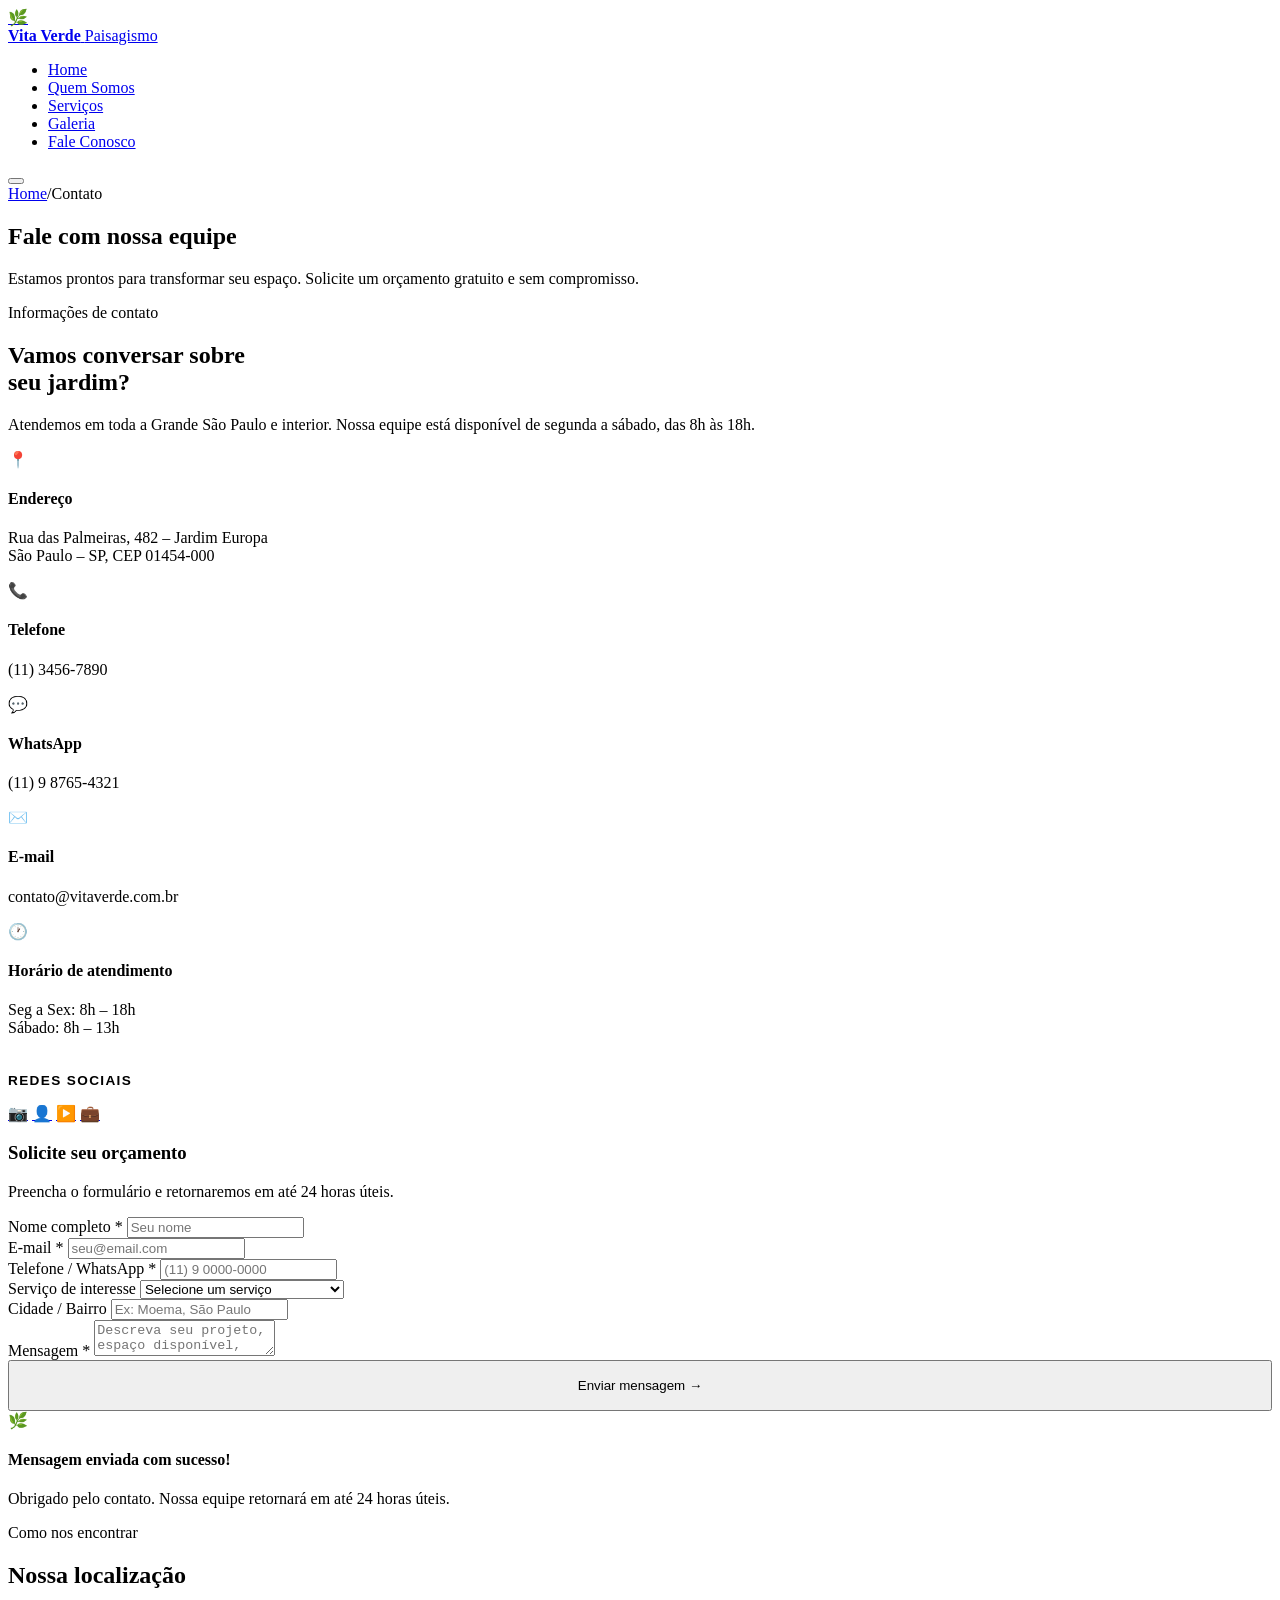
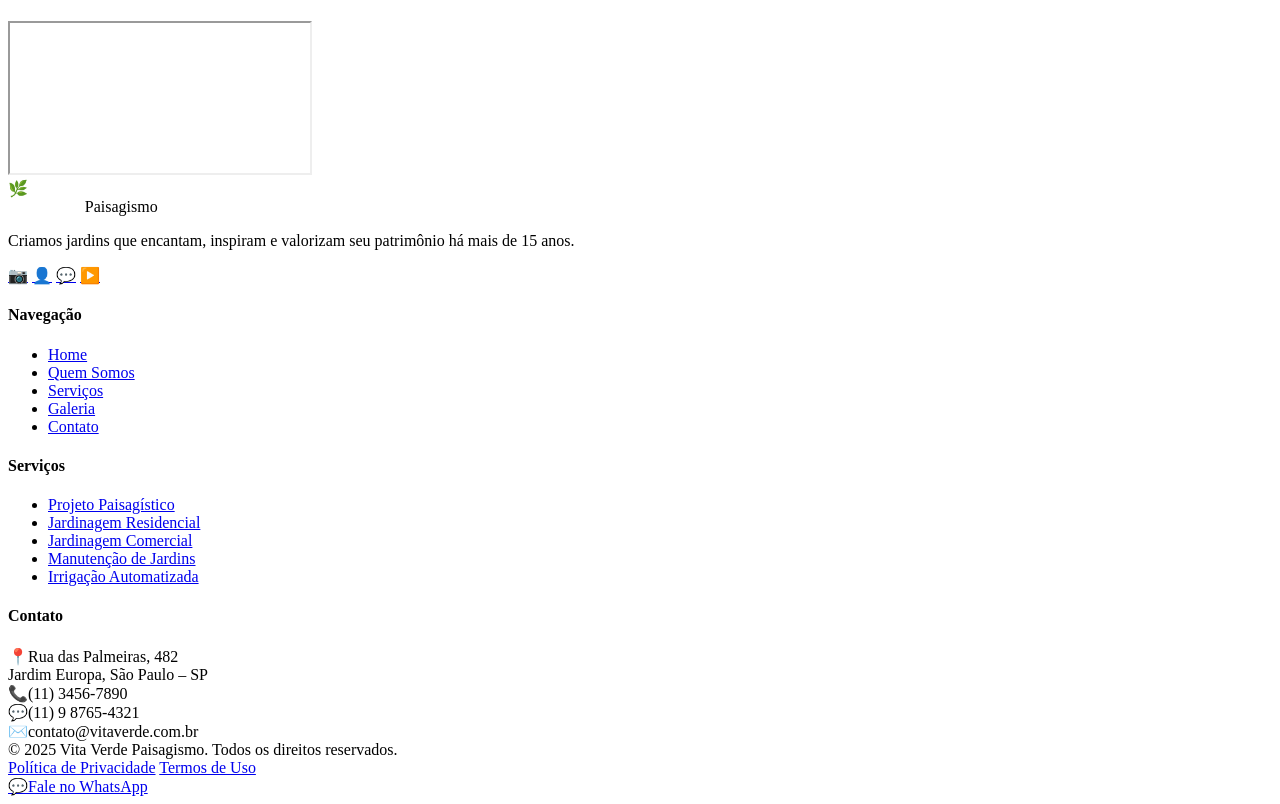
==== contato.html @ 4e2d7830 "Add files via upload" ====
<!DOCTYPE html>
<html lang="pt-BR">
<head>
  <meta charset="UTF-8">
  <meta name="viewport" content="width=device-width, initial-scale=1.0">
  <title>Contato | Vita Verde Paisagismo</title>
  <meta name="description" content="Entre em contato com a Vita Verde Paisagismo. Solicite um orçamento gratuito para jardins residenciais, comerciais ou condomínios em São Paulo.">
  <link rel="stylesheet" href="css/style.css">
</head>
<body>

<!-- NAVBAR -->
<nav class="navbar scrolled">
  <div class="container nav-inner">
    <a href="index.html" class="nav-logo">
      <div class="logo-icon">🌿</div>
      <div class="logo-text">
        <strong>Vita Verde</strong>
        <span>Paisagismo</span>
      </div>
    </a>
    <ul class="nav-links">
      <li><a href="index.html">Home</a></li>
      <li><a href="quem-somos.html">Quem Somos</a></li>
      <li><a href="servicos.html">Serviços</a></li>
      <li><a href="galeria.html">Galeria</a></li>
      <li><a href="contato.html" class="nav-cta">Fale Conosco</a></li>
    </ul>
    <button class="hamburger" aria-label="Menu">
      <span></span><span></span><span></span>
    </button>
  </div>
</nav>

<!-- PAGE HERO -->
<section class="page-hero">
  <div class="container page-hero-content">
    <nav class="breadcrumb"><a href="index.html">Home</a><span>/</span><span>Contato</span></nav>
    <h1>Fale com nossa equipe</h1>
    <p>Estamos prontos para transformar seu espaço. Solicite um orçamento gratuito e sem compromisso.</p>
  </div>
</section>

<!-- CONTACT SECTION -->
<section class="contact-section">
  <div class="container">
    <div class="contact-grid">

      <!-- Info -->
      <div data-aos="fade-right">
        <span class="section-label">Informações de contato</span>
        <h2>Vamos conversar sobre<br>seu jardim?</h2>
        <p>Atendemos em toda a Grande São Paulo e interior. Nossa equipe está disponível de segunda a sábado, das 8h às 18h.</p>

        <div class="contact-items">
          <div class="contact-item">
            <div class="contact-item-icon">📍</div>
            <div>
              <h4>Endereço</h4>
              <p>Rua das Palmeiras, 482 – Jardim Europa<br>São Paulo – SP, CEP 01454-000</p>
            </div>
          </div>
          <div class="contact-item">
            <div class="contact-item-icon">📞</div>
            <div>
              <h4>Telefone</h4>
              <p>(11) 3456-7890</p>
            </div>
          </div>
          <div class="contact-item">
            <div class="contact-item-icon">💬</div>
            <div>
              <h4>WhatsApp</h4>
              <p>(11) 9 8765-4321</p>
            </div>
          </div>
          <div class="contact-item">
            <div class="contact-item-icon">✉️</div>
            <div>
              <h4>E-mail</h4>
              <p>contato@vitaverde.com.br</p>
            </div>
          </div>
          <div class="contact-item">
            <div class="contact-item-icon">🕐</div>
            <div>
              <h4>Horário de atendimento</h4>
              <p>Seg a Sex: 8h – 18h<br>Sábado: 8h – 13h</p>
            </div>
          </div>
        </div>

        <!-- Social -->
        <div style="margin-top:36px">
          <h4 style="font-family:'DM Sans',sans-serif;font-size:.85rem;font-weight:600;letter-spacing:.1em;text-transform:uppercase;margin-bottom:16px;color:var(--text-light)">Redes Sociais</h4>
          <div class="social-links">
            <a href="#" class="social-link" style="background:var(--green-pale)" aria-label="Instagram">📷</a>
            <a href="#" class="social-link" style="background:var(--green-pale)" aria-label="Facebook">👤</a>
            <a href="#" class="social-link" style="background:var(--green-pale)" aria-label="YouTube">▶️</a>
            <a href="#" class="social-link" style="background:var(--green-pale)" aria-label="LinkedIn">💼</a>
          </div>
        </div>
      </div>

      <!-- Form -->
      <div data-aos="fade-left">
        <div class="contact-form">
          <h3>Solicite seu orçamento</h3>
          <p>Preencha o formulário e retornaremos em até 24 horas úteis.</p>

          <form id="contactForm">
            <div class="form-row">
              <div class="form-group">
                <label for="name">Nome completo *</label>
                <input type="text" id="name" name="name" placeholder="Seu nome" required>
              </div>
              <div class="form-group">
                <label for="email">E-mail *</label>
                <input type="email" id="email" name="email" placeholder="seu@email.com" required>
              </div>
            </div>

            <div class="form-row">
              <div class="form-group">
                <label for="phone">Telefone / WhatsApp *</label>
                <input type="tel" id="phone" name="phone" placeholder="(11) 9 0000-0000" required>
              </div>
              <div class="form-group">
                <label for="service">Serviço de interesse</label>
                <select id="service" name="service">
                  <option value="">Selecione um serviço</option>
                  <option>Projeto Paisagístico</option>
                  <option>Jardinagem Residencial</option>
                  <option>Jardinagem Comercial</option>
                  <option>Manutenção de Jardins</option>
                  <option>Irrigação Automatizada</option>
                  <option>Podas e Tratamentos</option>
                  <option>Paisagismo para Condomínios</option>
                  <option>Outro</option>
                </select>
              </div>
            </div>

            <div class="form-group">
              <label for="city">Cidade / Bairro</label>
              <input type="text" id="city" name="city" placeholder="Ex: Moema, São Paulo">
            </div>

            <div class="form-group">
              <label for="message">Mensagem *</label>
              <textarea id="message" name="message" placeholder="Descreva seu projeto, espaço disponível, necessidades..." required></textarea>
            </div>

            <button type="submit" class="btn btn-primary" style="width:100%;justify-content:center;padding:16px">
              Enviar mensagem →
            </button>
          </form>

          <div id="formSuccess" class="form-success">
            <div class="success-icon">🌿</div>
            <h4>Mensagem enviada com sucesso!</h4>
            <p>Obrigado pelo contato. Nossa equipe retornará em até 24 horas úteis.</p>
          </div>
        </div>
      </div>
    </div>
  </div>
</section>

<!-- MAP -->
<section class="map-section">
  <div class="container">
    <span class="section-label" data-aos>Como nos encontrar</span>
    <h2 class="section-title" data-aos data-aos-delay="80" style="margin-bottom:32px">Nossa localização</h2>
    <div class="map-container" data-aos data-aos-delay="120">
      <iframe
        src="https://www.google.com/maps/embed?pb=!1m18!1m12!1m3!1d3656.6193!2d-46.6910!3d-23.5629!2m3!1f0!2f0!3f0!3m2!1i1024!2i768!4f13.1!3m3!1m2!1s0x0%3A0x0!2zMjPCsDMzJzQ2LjQiUyA0NsKwNDEnMjcuNiJX!5e0!3m2!1spt!2sbr!4v1620000000000!5m2!1spt!2sbr"
        allowfullscreen=""
        loading="lazy"
        referrerpolicy="no-referrer-when-downgrade"
        title="Localização Vita Verde Paisagismo">
      </iframe>
    </div>
  </div>
</section>

<!-- FOOTER -->
<footer class="footer">
  <div class="container">
    <div class="footer-grid">
      <div class="footer-brand">
        <div class="nav-logo">
          <div class="logo-icon">🌿</div>
          <div class="logo-text">
            <strong style="color:#fff">Vita Verde</strong>
            <span>Paisagismo</span>
          </div>
        </div>
        <p>Criamos jardins que encantam, inspiram e valorizam seu patrimônio há mais de 15 anos.</p>
        <div class="social-links">
          <a href="#" class="social-link">📷</a>
          <a href="#" class="social-link">👤</a>
          <a href="#" class="social-link">💬</a>
          <a href="#" class="social-link">▶️</a>
        </div>
      </div>
      <div class="footer-col">
        <h4>Navegação</h4>
        <ul>
          <li><a href="index.html">Home</a></li>
          <li><a href="quem-somos.html">Quem Somos</a></li>
          <li><a href="servicos.html">Serviços</a></li>
          <li><a href="galeria.html">Galeria</a></li>
          <li><a href="contato.html">Contato</a></li>
        </ul>
      </div>
      <div class="footer-col">
        <h4>Serviços</h4>
        <ul>
          <li><a href="servicos.html">Projeto Paisagístico</a></li>
          <li><a href="servicos.html">Jardinagem Residencial</a></li>
          <li><a href="servicos.html">Jardinagem Comercial</a></li>
          <li><a href="servicos.html">Manutenção de Jardins</a></li>
          <li><a href="servicos.html">Irrigação Automatizada</a></li>
        </ul>
      </div>
      <div class="footer-col">
        <h4>Contato</h4>
        <div class="footer-contact-item"><span>📍</span><span>Rua das Palmeiras, 482<br>Jardim Europa, São Paulo – SP</span></div>
        <div class="footer-contact-item"><span>📞</span><span>(11) 3456-7890</span></div>
        <div class="footer-contact-item"><span>💬</span><span>(11) 9 8765-4321</span></div>
        <div class="footer-contact-item"><span>✉️</span><span>contato@vitaverde.com.br</span></div>
      </div>
    </div>
    <div class="footer-bottom">
      <span>© 2025 Vita Verde Paisagismo. Todos os direitos reservados.</span>
      <div class="footer-bottom-links">
        <a href="#">Política de Privacidade</a>
        <a href="#">Termos de Uso</a>
      </div>
    </div>
  </div>
</footer>

<a href="https://wa.me/5511987654321" target="_blank" class="whatsapp-float">💬<span class="whatsapp-tooltip">Fale no WhatsApp</span></a>
<script src="js/script.js"></script>
</body>
</html>
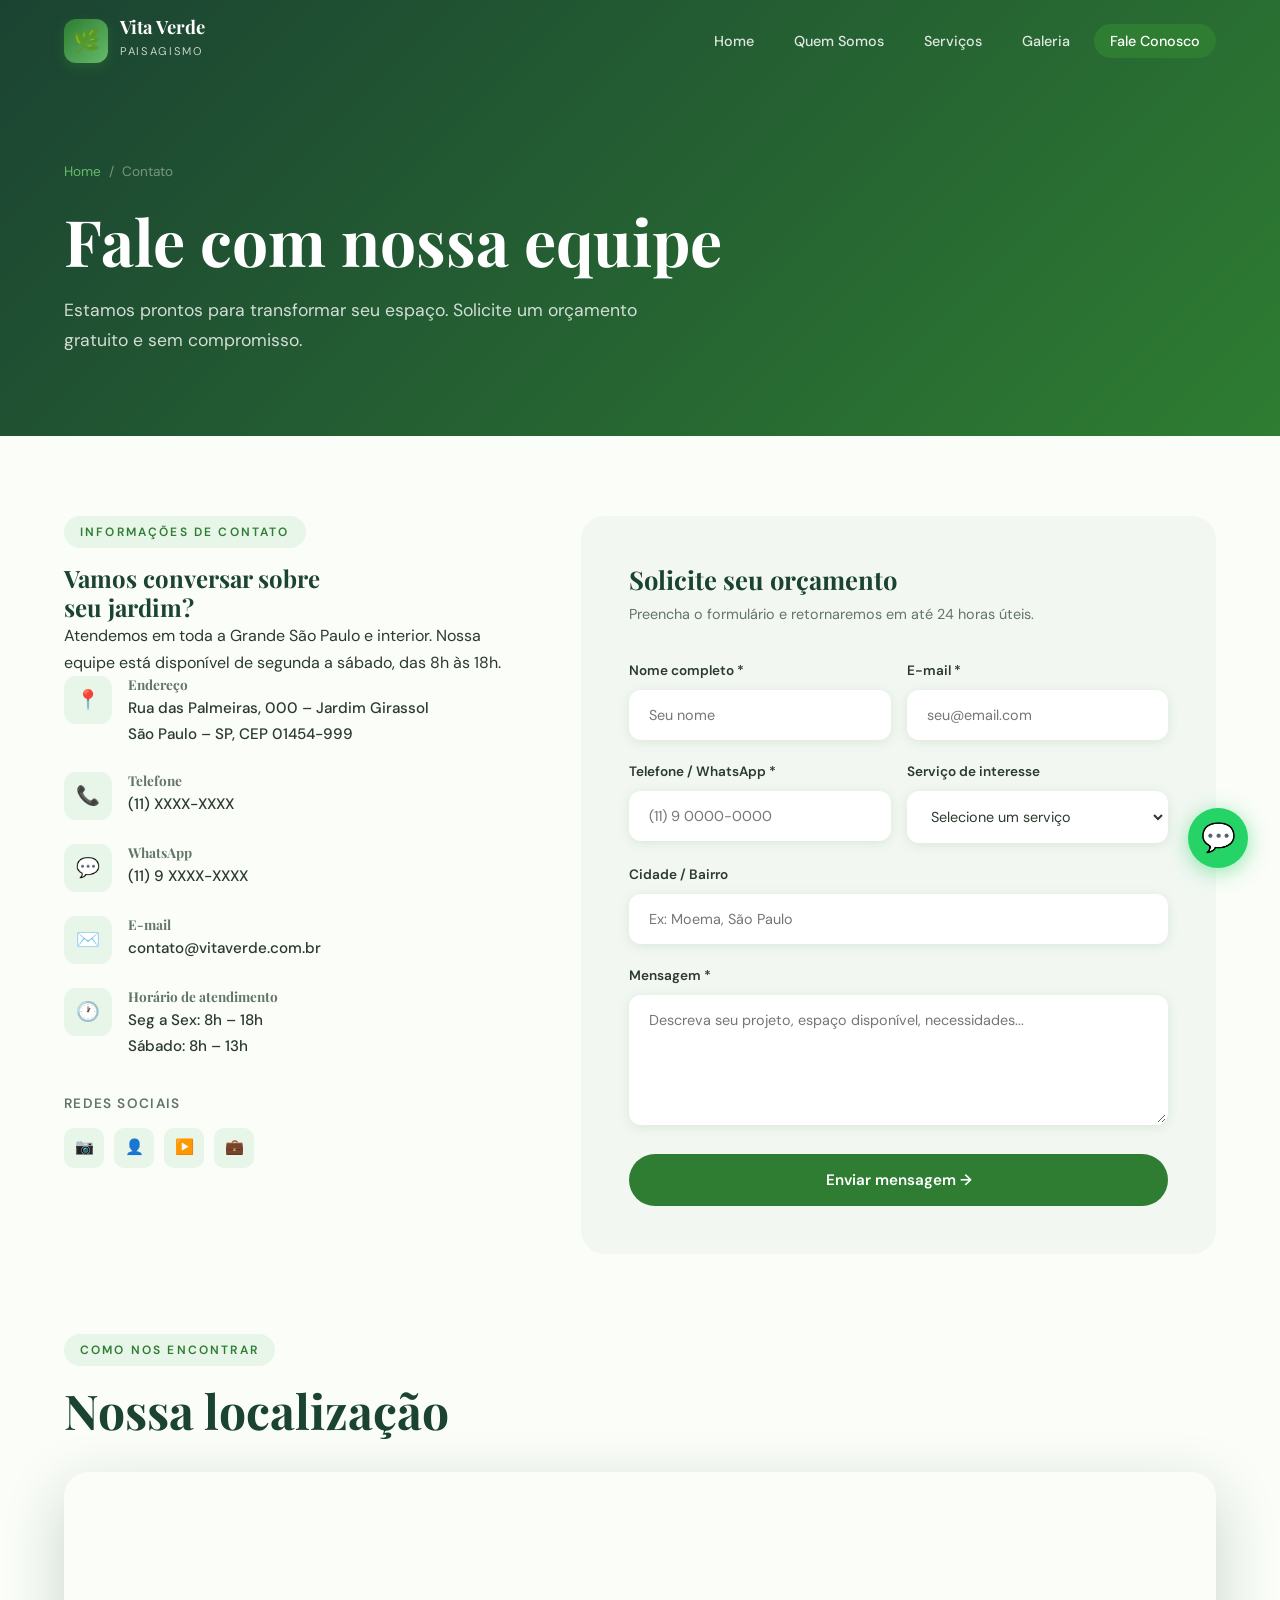
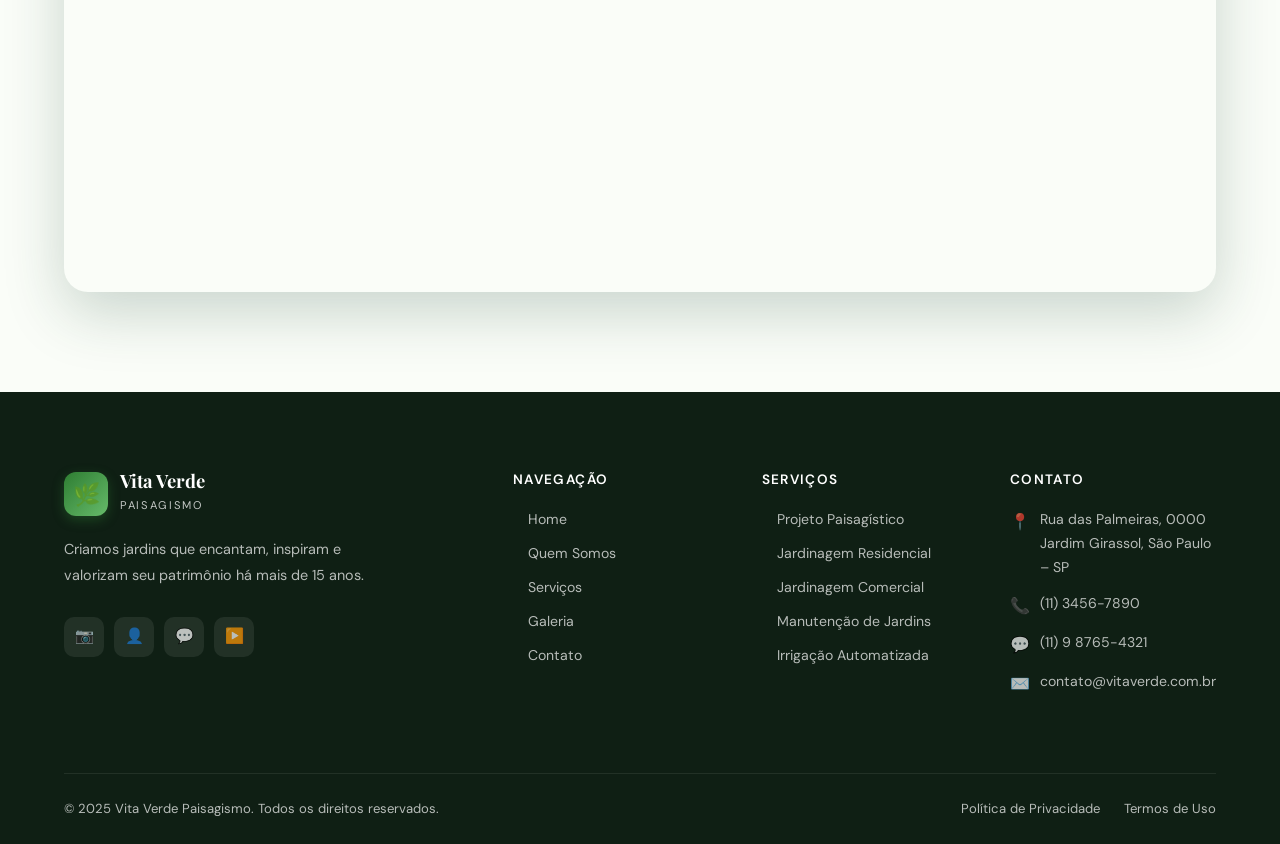
==== commit fc5edb0c: "Add files via upload" ====
--- a/contato.html
+++ b/contato.html
@@ -57,21 +57,21 @@
             <div class="contact-item-icon">📍</div>
             <div>
               <h4>Endereço</h4>
-              <p>Rua das Palmeiras, 482 – Jardim Europa<br>São Paulo – SP, CEP 01454-000</p>
+              <p>Rua das Palmeiras, 000 – Jardim Girassol<br>São Paulo – SP, CEP 01454-999</p>
             </div>
           </div>
           <div class="contact-item">
             <div class="contact-item-icon">📞</div>
             <div>
               <h4>Telefone</h4>
-              <p>(11) 3456-7890</p>
+              <p>(11) XXXX-XXXX</p>
             </div>
           </div>
           <div class="contact-item">
             <div class="contact-item-icon">💬</div>
             <div>
               <h4>WhatsApp</h4>
-              <p>(11) 9 8765-4321</p>
+              <p>(11) 9 XXXX-XXXX</p>
             </div>
           </div>
           <div class="contact-item">
@@ -226,7 +226,7 @@
       </div>
       <div class="footer-col">
         <h4>Contato</h4>
-        <div class="footer-contact-item"><span>📍</span><span>Rua das Palmeiras, 482<br>Jardim Europa, São Paulo – SP</span></div>
+        <div class="footer-contact-item"><span>📍</span><span>Rua das Palmeiras, 0000<br>Jardim Girassol, São Paulo – SP</span></div>
         <div class="footer-contact-item"><span>📞</span><span>(11) 3456-7890</span></div>
         <div class="footer-contact-item"><span>💬</span><span>(11) 9 8765-4321</span></div>
         <div class="footer-contact-item"><span>✉️</span><span>contato@vitaverde.com.br</span></div>
@@ -242,7 +242,7 @@
   </div>
 </footer>
 
-<a href="https://wa.me/5511987654321" target="_blank" class="whatsapp-float">💬<span class="whatsapp-tooltip">Fale no WhatsApp</span></a>
+<a href="https://wa.me/55XXXXXXXXXXX" target="_blank" class="whatsapp-float">💬<span class="whatsapp-tooltip">Fale no WhatsApp</span></a>
 <script src="js/script.js"></script>
 </body>
 </html>
--- a/css/style.css
+++ b/css/style.css
@@ -0,0 +1,1141 @@
+/* ============================================================
+   VERDE VIVO PAISAGISMO — style.css
+   ============================================================ */
+
+@import url('https://fonts.googleapis.com/css2?family=Playfair+Display:ital,wght@0,400;0,700;0,900;1,400&family=DM+Sans:wght@300;400;500;600&display=swap');
+
+/* ── CSS Variables ── */
+:root {
+  --green-deep:   #1B4332;
+  --green-main:   #2E7D32;
+  --green-mid:    #388E3C;
+  --green-light:  #66BB6A;
+  --green-pale:   #E8F5E9;
+  --green-accent: #A5D6A7;
+  --gold:         #C9A84C;
+  --dark:         #0F1F14;
+  --text:         #2C3A2E;
+  --text-light:   #637566;
+  --white:        #FAFDF8;
+  --off-white:    #F2F7F2;
+  --shadow-sm:    0 2px 12px rgba(46,125,50,.12);
+  --shadow-md:    0 8px 32px rgba(46,125,50,.18);
+  --shadow-lg:    0 20px 60px rgba(27,67,50,.22);
+  --radius:       12px;
+  --radius-lg:    24px;
+  --transition:   .35s cubic-bezier(.4,0,.2,1);
+}
+
+/* ── Reset & Base ── */
+*, *::before, *::after { box-sizing: border-box; margin: 0; padding: 0; }
+
+html { scroll-behavior: smooth; font-size: 16px; }
+
+body {
+  font-family: 'DM Sans', sans-serif;
+  color: var(--text);
+  background: var(--white);
+  line-height: 1.7;
+  overflow-x: hidden;
+}
+
+h1,h2,h3,h4,h5 {
+  font-family: 'Playfair Display', serif;
+  line-height: 1.2;
+  color: var(--green-deep);
+}
+
+a { color: inherit; text-decoration: none; }
+img { max-width: 100%; display: block; }
+ul { list-style: none; }
+
+/* ── Utility ── */
+.container { max-width: 1200px; margin: 0 auto; padding: 0 24px; }
+.section-label {
+  display: inline-block;
+  font-size: .75rem;
+  font-weight: 600;
+  letter-spacing: .18em;
+  text-transform: uppercase;
+  color: var(--green-main);
+  background: var(--green-pale);
+  padding: 6px 16px;
+  border-radius: 999px;
+  margin-bottom: 16px;
+}
+.section-title {
+  font-size: clamp(2rem, 4vw, 3rem);
+  color: var(--green-deep);
+  margin-bottom: 16px;
+}
+.section-subtitle {
+  font-size: 1.05rem;
+  color: var(--text-light);
+  max-width: 580px;
+  margin-bottom: 48px;
+}
+.btn {
+  display: inline-flex;
+  align-items: center;
+  gap: 8px;
+  padding: 14px 32px;
+  border-radius: 999px;
+  font-family: 'DM Sans', sans-serif;
+  font-size: .95rem;
+  font-weight: 600;
+  cursor: pointer;
+  border: none;
+  transition: var(--transition);
+}
+.btn-primary {
+  background: var(--green-main);
+  color: #fff;
+}
+.btn-primary:hover {
+  background: var(--green-deep);
+  transform: translateY(-2px);
+  box-shadow: var(--shadow-md);
+}
+.btn-outline {
+  background: transparent;
+  color: var(--green-main);
+  border: 2px solid var(--green-main);
+}
+.btn-outline:hover {
+  background: var(--green-main);
+  color: #fff;
+  transform: translateY(-2px);
+}
+.btn-gold {
+  background: var(--gold);
+  color: #fff;
+}
+.btn-gold:hover {
+  background: #a8862f;
+  transform: translateY(-2px);
+  box-shadow: 0 8px 24px rgba(201,168,76,.35);
+}
+
+/* ── Animations ── */
+@keyframes fadeUp {
+  from { opacity:0; transform:translateY(32px); }
+  to   { opacity:1; transform:translateY(0); }
+}
+@keyframes fadeIn {
+  from { opacity:0; }
+  to   { opacity:1; }
+}
+@keyframes slideInLeft {
+  from { opacity:0; transform:translateX(-40px); }
+  to   { opacity:1; transform:translateX(0); }
+}
+@keyframes pulse {
+  0%,100% { transform:scale(1); }
+  50%      { transform:scale(1.06); }
+}
+@keyframes float {
+  0%,100% { transform:translateY(0); }
+  50%      { transform:translateY(-10px); }
+}
+
+.animate-fadeUp    { animation: fadeUp    .8s ease both; }
+.animate-fadeIn    { animation: fadeIn    .8s ease both; }
+.animate-slideLeft { animation: slideInLeft .8s ease both; }
+
+[data-aos] {
+  opacity: 0;
+  transform: translateY(30px);
+  transition: opacity .7s ease, transform .7s ease;
+}
+[data-aos].aos-animate {
+  opacity: 1;
+  transform: translateY(0);
+}
+[data-aos="fade-left"] { transform: translateX(-30px); }
+[data-aos="fade-left"].aos-animate { transform: translateX(0); }
+[data-aos="fade-right"] { transform: translateX(30px); }
+[data-aos="fade-right"].aos-animate { transform: translateX(0); }
+
+/* ── Navbar ── */
+.navbar {
+  position: fixed;
+  top: 0; left: 0; right: 0;
+  z-index: 1000;
+  padding: 18px 0;
+  transition: var(--transition);
+}
+.navbar.scrolled {
+  background: rgba(15,31,20,.96);
+  backdrop-filter: blur(12px);
+  padding: 12px 0;
+  box-shadow: 0 4px 24px rgba(0,0,0,.3);
+}
+.nav-inner {
+  display: flex;
+  align-items: center;
+  justify-content: space-between;
+}
+.nav-logo {
+  display: flex;
+  align-items: center;
+  gap: 12px;
+}
+.logo-icon {
+  width: 44px; height: 44px;
+  background: linear-gradient(135deg, var(--green-main), var(--green-light));
+  border-radius: 12px;
+  display: flex; align-items: center; justify-content: center;
+  font-size: 22px;
+  box-shadow: 0 4px 12px rgba(46,125,50,.4);
+}
+.logo-text { color: #fff; }
+.logo-text strong {
+  display: block;
+  font-family: 'Playfair Display', serif;
+  font-size: 1.15rem;
+  line-height: 1;
+}
+.logo-text span {
+  font-size: .7rem;
+  letter-spacing: .15em;
+  text-transform: uppercase;
+  opacity: .75;
+}
+.nav-links {
+  display: flex;
+  align-items: center;
+  gap: 8px;
+}
+.nav-links a {
+  color: rgba(255,255,255,.85);
+  font-size: .9rem;
+  font-weight: 500;
+  padding: 8px 16px;
+  border-radius: 999px;
+  transition: var(--transition);
+}
+.nav-links a:hover,
+.nav-links a.active {
+  color: #fff;
+  background: rgba(255,255,255,.15);
+}
+.nav-cta {
+  background: var(--green-main) !important;
+  color: #fff !important;
+}
+.nav-cta:hover { background: var(--green-light) !important; }
+
+.hamburger {
+  display: none;
+  flex-direction: column;
+  gap: 5px;
+  cursor: pointer;
+  padding: 8px;
+}
+.hamburger span {
+  display: block;
+  width: 24px; height: 2px;
+  background: #fff;
+  border-radius: 2px;
+  transition: var(--transition);
+}
+.hamburger.open span:nth-child(1) { transform: translateY(7px) rotate(45deg); }
+.hamburger.open span:nth-child(2) { opacity: 0; }
+.hamburger.open span:nth-child(3) { transform: translateY(-7px) rotate(-45deg); }
+
+/* ── Hero ── */
+.hero {
+  position: relative;
+  min-height: 100vh;
+  display: flex;
+  align-items: center;
+  overflow: hidden;
+}
+.hero-bg {
+  position: absolute;
+  inset: 0;
+  background-image: url('https://images.unsplash.com/photo-1585320806297-9794b3e4eeae?w=1600&auto=format&fit=crop&q=80');
+  background-size: cover;
+  background-position: center;
+  transform: scale(1.05);
+  transition: transform 8s ease;
+}
+.hero-bg::after {
+  content: '';
+  position: absolute;
+  inset: 0;
+  background: linear-gradient(135deg, rgba(15,31,20,.85) 0%, rgba(27,67,50,.65) 50%, rgba(46,125,50,.3) 100%);
+}
+.hero:hover .hero-bg { transform: scale(1); }
+
+.hero-content {
+  position: relative;
+  z-index: 2;
+  max-width: 700px;
+}
+.hero-badge {
+  display: inline-flex;
+  align-items: center;
+  gap: 8px;
+  background: rgba(255,255,255,.12);
+  backdrop-filter: blur(8px);
+  border: 1px solid rgba(255,255,255,.2);
+  color: #fff;
+  font-size: .8rem;
+  font-weight: 600;
+  letter-spacing: .1em;
+  text-transform: uppercase;
+  padding: 8px 18px;
+  border-radius: 999px;
+  margin-bottom: 28px;
+  animation: fadeIn .8s .2s ease both;
+}
+.hero-badge::before {
+  content: '';
+  width: 8px; height: 8px;
+  background: var(--green-light);
+  border-radius: 50%;
+  animation: pulse 2s infinite;
+}
+.hero h1 {
+  font-size: clamp(2.8rem, 6vw, 5rem);
+  color: #fff;
+  margin-bottom: 24px;
+  animation: fadeUp .9s .4s ease both;
+}
+.hero h1 em {
+  font-style: italic;
+  color: var(--green-light);
+}
+.hero p {
+  font-size: 1.15rem;
+  color: rgba(255,255,255,.8);
+  margin-bottom: 40px;
+  animation: fadeUp .9s .6s ease both;
+}
+.hero-actions {
+  display: flex;
+  gap: 16px;
+  flex-wrap: wrap;
+  animation: fadeUp .9s .8s ease both;
+}
+.hero-scroll {
+  position: absolute;
+  bottom: 40px;
+  left: 50%;
+  transform: translateX(-50%);
+  z-index: 2;
+  display: flex;
+  flex-direction: column;
+  align-items: center;
+  gap: 8px;
+  color: rgba(255,255,255,.6);
+  font-size: .75rem;
+  letter-spacing: .12em;
+  text-transform: uppercase;
+  animation: float 3s ease infinite;
+}
+.hero-scroll::after {
+  content: '';
+  width: 1px; height: 40px;
+  background: rgba(255,255,255,.35);
+}
+.hero-stats {
+  position: absolute;
+  bottom: 60px;
+  right: 0;
+  z-index: 2;
+  display: flex;
+  gap: 2px;
+  animation: fadeIn 1s 1s ease both;
+}
+.stat-card {
+  background: rgba(255,255,255,.1);
+  backdrop-filter: blur(12px);
+  border: 1px solid rgba(255,255,255,.15);
+  padding: 20px 28px;
+  text-align: center;
+  color: #fff;
+}
+.stat-card:first-child { border-radius: var(--radius) 0 0 var(--radius); }
+.stat-card:last-child  { border-radius: 0 var(--radius) var(--radius) 0; }
+.stat-number {
+  font-family: 'Playfair Display', serif;
+  font-size: 2rem;
+  font-weight: 700;
+  color: var(--green-light);
+  display: block;
+}
+.stat-label { font-size: .78rem; opacity: .75; }
+
+/* ── Services Strip ── */
+.services-strip {
+  background: var(--green-deep);
+  padding: 20px 0;
+  overflow: hidden;
+}
+.strip-inner {
+  display: flex;
+  gap: 48px;
+  white-space: nowrap;
+  animation: marquee 20s linear infinite;
+}
+@keyframes marquee {
+  from { transform: translateX(0); }
+  to   { transform: translateX(-50%); }
+}
+.strip-item {
+  display: flex;
+  align-items: center;
+  gap: 10px;
+  color: rgba(255,255,255,.75);
+  font-size: .85rem;
+  font-weight: 500;
+  letter-spacing: .08em;
+  text-transform: uppercase;
+}
+.strip-item span { color: var(--green-light); font-size: 1.1rem; }
+
+/* ── Featured Services ── */
+.feat-services { padding: 100px 0; background: var(--off-white); }
+.feat-grid {
+  display: grid;
+  grid-template-columns: repeat(3, 1fr);
+  gap: 28px;
+}
+.feat-card {
+  background: #fff;
+  border-radius: var(--radius-lg);
+  overflow: hidden;
+  transition: var(--transition);
+  box-shadow: var(--shadow-sm);
+  position: relative;
+}
+.feat-card:hover {
+  transform: translateY(-8px);
+  box-shadow: var(--shadow-lg);
+}
+.feat-img {
+  height: 220px;
+  overflow: hidden;
+}
+.feat-img img {
+  width: 100%; height: 100%;
+  object-fit: cover;
+  transition: transform .6s ease;
+}
+.feat-card:hover .feat-img img { transform: scale(1.1); }
+.feat-body { padding: 28px; }
+.feat-icon {
+  width: 48px; height: 48px;
+  background: var(--green-pale);
+  border-radius: 14px;
+  display: flex; align-items: center; justify-content: center;
+  font-size: 22px;
+  margin-bottom: 16px;
+}
+.feat-body h3 { font-size: 1.25rem; margin-bottom: 10px; }
+.feat-body p { font-size: .9rem; color: var(--text-light); }
+.feat-link {
+  display: inline-flex;
+  align-items: center;
+  gap: 6px;
+  color: var(--green-main);
+  font-weight: 600;
+  font-size: .88rem;
+  margin-top: 18px;
+  transition: var(--transition);
+}
+.feat-link:hover { gap: 12px; }
+
+/* ── Gallery Preview ── */
+.gallery-preview { padding: 100px 0; }
+.gallery-grid {
+  display: grid;
+  grid-template-columns: repeat(4, 1fr);
+  grid-template-rows: repeat(2, 220px);
+  gap: 12px;
+}
+.gallery-item {
+  overflow: hidden;
+  border-radius: var(--radius);
+  position: relative;
+  cursor: pointer;
+}
+.gallery-item:nth-child(1) {
+  grid-column: span 2;
+  grid-row: span 2;
+}
+.gallery-item img {
+  width: 100%; height: 100%;
+  object-fit: cover;
+  transition: transform .6s ease;
+}
+.gallery-item:hover img { transform: scale(1.1); }
+.gallery-overlay {
+  position: absolute;
+  inset: 0;
+  background: linear-gradient(to top, rgba(27,67,50,.8), transparent);
+  opacity: 0;
+  transition: var(--transition);
+  display: flex;
+  align-items: flex-end;
+  padding: 20px;
+}
+.gallery-overlay span {
+  color: #fff;
+  font-size: .85rem;
+  font-weight: 500;
+}
+.gallery-item:hover .gallery-overlay { opacity: 1; }
+
+/* ── Testimonials ── */
+.testimonials { padding: 100px 0; background: var(--green-deep); }
+.testimonials .section-label { background: rgba(255,255,255,.1); color: var(--green-light); }
+.testimonials .section-title { color: #fff; }
+.testimonials .section-subtitle { color: rgba(255,255,255,.6); }
+.testi-grid {
+  display: grid;
+  grid-template-columns: repeat(3, 1fr);
+  gap: 24px;
+}
+.testi-card {
+  background: rgba(255,255,255,.07);
+  border: 1px solid rgba(255,255,255,.1);
+  border-radius: var(--radius-lg);
+  padding: 36px;
+  transition: var(--transition);
+}
+.testi-card:hover {
+  background: rgba(255,255,255,.12);
+  transform: translateY(-4px);
+}
+.testi-stars { color: var(--gold); font-size: 1.1rem; margin-bottom: 18px; }
+.testi-text {
+  color: rgba(255,255,255,.85);
+  font-size: .95rem;
+  line-height: 1.8;
+  margin-bottom: 28px;
+  font-style: italic;
+}
+.testi-author { display: flex; align-items: center; gap: 14px; }
+.testi-avatar {
+  width: 48px; height: 48px;
+  border-radius: 50%;
+  object-fit: cover;
+  border: 2px solid var(--green-light);
+}
+.testi-name {
+  color: #fff;
+  font-weight: 600;
+  font-size: .9rem;
+}
+.testi-role { color: rgba(255,255,255,.5); font-size: .8rem; }
+
+/* ── CTA Banner ── */
+.cta-banner {
+  padding: 100px 0;
+  background: linear-gradient(135deg, var(--green-main), var(--green-deep));
+  position: relative;
+  overflow: hidden;
+}
+.cta-banner::before {
+  content: '🌿';
+  position: absolute;
+  font-size: 200px;
+  opacity: .06;
+  right: 80px;
+  top: 50%;
+  transform: translateY(-50%);
+}
+.cta-banner .section-title { color: #fff; }
+.cta-banner p { color: rgba(255,255,255,.8); font-size: 1.1rem; margin-bottom: 36px; max-width: 560px; }
+.cta-actions { display: flex; gap: 16px; flex-wrap: wrap; }
+
+/* ── Footer ── */
+.footer {
+  background: var(--dark);
+  padding: 80px 0 0;
+  color: rgba(255,255,255,.7);
+}
+.footer-grid {
+  display: grid;
+  grid-template-columns: 2fr 1fr 1fr 1fr;
+  gap: 48px;
+  margin-bottom: 64px;
+}
+.footer-brand p {
+  font-size: .9rem;
+  line-height: 1.8;
+  margin: 20px 0 28px;
+  max-width: 300px;
+}
+.social-links { display: flex; gap: 10px; }
+.social-link {
+  width: 40px; height: 40px;
+  background: rgba(255,255,255,.08);
+  border-radius: 10px;
+  display: flex; align-items: center; justify-content: center;
+  font-size: .95rem;
+  transition: var(--transition);
+}
+.social-link:hover {
+  background: var(--green-main);
+  color: #fff;
+  transform: translateY(-2px);
+}
+.footer-col h4 {
+  color: #fff;
+  font-family: 'DM Sans', sans-serif;
+  font-size: .85rem;
+  font-weight: 600;
+  letter-spacing: .1em;
+  text-transform: uppercase;
+  margin-bottom: 20px;
+}
+.footer-col ul { display: flex; flex-direction: column; gap: 10px; }
+.footer-col ul a {
+  font-size: .88rem;
+  transition: var(--transition);
+  display: flex; align-items: center; gap: 6px;
+}
+.footer-col ul a::before {
+  content: '→';
+  font-size: .75rem;
+  opacity: 0;
+  transition: var(--transition);
+}
+.footer-col ul a:hover { color: var(--green-light); padding-left: 4px; }
+.footer-col ul a:hover::before { opacity: 1; }
+.footer-contact-item {
+  display: flex;
+  gap: 10px;
+  font-size: .88rem;
+  margin-bottom: 12px;
+}
+.footer-contact-item span:first-child { font-size: 1rem; flex-shrink: 0; }
+.footer-bottom {
+  border-top: 1px solid rgba(255,255,255,.08);
+  padding: 24px 0;
+  display: flex;
+  align-items: center;
+  justify-content: space-between;
+  font-size: .82rem;
+}
+.footer-bottom-links { display: flex; gap: 24px; }
+.footer-bottom-links a:hover { color: var(--green-light); }
+
+/* ── WhatsApp Float ── */
+.whatsapp-float {
+  position: fixed;
+  bottom: 32px;
+  right: 32px;
+  z-index: 999;
+  width: 60px; height: 60px;
+  background: #25D366;
+  border-radius: 50%;
+  display: flex; align-items: center; justify-content: center;
+  font-size: 28px;
+  box-shadow: 0 4px 20px rgba(37,211,102,.5);
+  transition: var(--transition);
+  animation: float 3s ease infinite;
+}
+.whatsapp-float:hover {
+  transform: scale(1.15);
+  box-shadow: 0 8px 32px rgba(37,211,102,.6);
+}
+.whatsapp-tooltip {
+  position: absolute;
+  right: 70px;
+  background: var(--dark);
+  color: #fff;
+  font-size: .8rem;
+  font-weight: 500;
+  white-space: nowrap;
+  padding: 8px 14px;
+  border-radius: 8px;
+  opacity: 0;
+  pointer-events: none;
+  transition: var(--transition);
+}
+.whatsapp-float:hover .whatsapp-tooltip { opacity: 1; }
+.whatsapp-tooltip::after {
+  content: '';
+  position: absolute;
+  left: 100%;
+  top: 50%;
+  transform: translateY(-50%);
+  border: 6px solid transparent;
+  border-left-color: var(--dark);
+}
+
+/* ============================================================
+   PAGE: QUEM SOMOS
+   ============================================================ */
+.page-hero {
+  padding: 160px 0 80px;
+  background: linear-gradient(135deg, var(--green-deep) 0%, var(--green-main) 100%);
+  position: relative;
+  overflow: hidden;
+}
+.page-hero::before {
+  content: '';
+  position: absolute;
+  inset: 0;
+  background-image: url('https://images.unsplash.com/photo-1416879595882-3373a0480b5b?w=1600&auto=format&fit=crop&q=80');
+  background-size: cover;
+  background-position: center;
+  opacity: .15;
+}
+.page-hero-content { position: relative; z-index: 1; }
+.page-hero h1 { color: #fff; font-size: clamp(2.2rem, 5vw, 4rem); margin-bottom: 16px; }
+.page-hero p { color: rgba(255,255,255,.8); font-size: 1.1rem; max-width: 600px; }
+.breadcrumb {
+  display: flex;
+  align-items: center;
+  gap: 8px;
+  margin-bottom: 20px;
+  font-size: .85rem;
+  color: rgba(255,255,255,.6);
+}
+.breadcrumb a { color: var(--green-light); }
+.breadcrumb span { color: rgba(255,255,255,.4); }
+
+.about-story { padding: 100px 0; }
+.about-grid {
+  display: grid;
+  grid-template-columns: 1fr 1fr;
+  gap: 80px;
+  align-items: center;
+}
+.about-img-wrap {
+  position: relative;
+}
+.about-img-main {
+  width: 100%;
+  height: 500px;
+  object-fit: cover;
+  border-radius: var(--radius-lg);
+  box-shadow: var(--shadow-lg);
+}
+.about-img-badge {
+  position: absolute;
+  bottom: -24px;
+  left: -24px;
+  background: var(--green-main);
+  color: #fff;
+  padding: 24px 28px;
+  border-radius: var(--radius);
+  box-shadow: var(--shadow-md);
+}
+.about-img-badge strong {
+  display: block;
+  font-family: 'Playfair Display', serif;
+  font-size: 2.5rem;
+  line-height: 1;
+}
+.about-img-badge span { font-size: .8rem; opacity: .85; }
+
+.about-text .section-label { margin-bottom: 8px; }
+.about-text p { color: var(--text-light); margin-bottom: 20px; font-size: .95rem; line-height: 1.9; }
+
+.mvv { padding: 100px 0; background: var(--off-white); }
+.mvv-grid {
+  display: grid;
+  grid-template-columns: repeat(3, 1fr);
+  gap: 32px;
+}
+.mvv-card {
+  background: #fff;
+  border-radius: var(--radius-lg);
+  padding: 40px;
+  box-shadow: var(--shadow-sm);
+  transition: var(--transition);
+  border-top: 4px solid transparent;
+}
+.mvv-card:hover {
+  transform: translateY(-6px);
+  box-shadow: var(--shadow-md);
+  border-top-color: var(--green-main);
+}
+.mvv-icon { font-size: 2.5rem; margin-bottom: 20px; }
+.mvv-card h3 { font-size: 1.4rem; margin-bottom: 14px; }
+.mvv-card p { font-size: .92rem; color: var(--text-light); line-height: 1.8; }
+
+.team { padding: 100px 0; }
+.team-grid {
+  display: grid;
+  grid-template-columns: repeat(4, 1fr);
+  gap: 28px;
+}
+.team-card {
+  text-align: center;
+  transition: var(--transition);
+}
+.team-card:hover { transform: translateY(-6px); }
+.team-photo {
+  width: 100%;
+  aspect-ratio: 1;
+  object-fit: cover;
+  border-radius: var(--radius-lg);
+  margin-bottom: 18px;
+  box-shadow: var(--shadow-sm);
+  transition: var(--transition);
+}
+.team-card:hover .team-photo { box-shadow: var(--shadow-md); }
+.team-card h4 { font-size: 1.05rem; margin-bottom: 4px; }
+.team-card span { font-size: .85rem; color: var(--green-main); font-weight: 500; }
+
+.diffs { padding: 100px 0; background: var(--green-deep); }
+.diffs .section-title { color: #fff; }
+.diffs .section-subtitle { color: rgba(255,255,255,.65); }
+.diffs-grid {
+  display: grid;
+  grid-template-columns: repeat(3, 1fr);
+  gap: 24px;
+}
+.diff-card {
+  background: rgba(255,255,255,.07);
+  border: 1px solid rgba(255,255,255,.1);
+  border-radius: var(--radius-lg);
+  padding: 32px;
+  transition: var(--transition);
+}
+.diff-card:hover { background: rgba(255,255,255,.12); transform: translateY(-4px); }
+.diff-num {
+  font-family: 'Playfair Display', serif;
+  font-size: 3rem;
+  color: var(--green-light);
+  opacity: .5;
+  line-height: 1;
+  margin-bottom: 16px;
+}
+.diff-card h4 { color: #fff; font-size: 1.1rem; margin-bottom: 10px; }
+.diff-card p { color: rgba(255,255,255,.6); font-size: .9rem; line-height: 1.8; }
+
+/* ============================================================
+   PAGE: SERVIÇOS
+   ============================================================ */
+.services-intro { padding: 80px 0; }
+.services-grid {
+  display: grid;
+  grid-template-columns: repeat(2, 1fr);
+  gap: 32px;
+}
+.service-card {
+  background: #fff;
+  border-radius: var(--radius-lg);
+  overflow: hidden;
+  box-shadow: var(--shadow-sm);
+  display: grid;
+  grid-template-columns: 1fr 1fr;
+  transition: var(--transition);
+}
+.service-card:hover {
+  box-shadow: var(--shadow-lg);
+  transform: translateY(-4px);
+}
+.service-img {
+  height: 260px;
+  overflow: hidden;
+}
+.service-img img {
+  width: 100%; height: 100%;
+  object-fit: cover;
+  transition: transform .6s ease;
+}
+.service-card:hover .service-img img { transform: scale(1.08); }
+.service-body { padding: 32px; display: flex; flex-direction: column; justify-content: center; }
+.service-icon {
+  width: 52px; height: 52px;
+  background: var(--green-pale);
+  border-radius: 14px;
+  display: flex; align-items: center; justify-content: center;
+  font-size: 24px;
+  margin-bottom: 16px;
+}
+.service-body h3 { font-size: 1.3rem; margin-bottom: 12px; }
+.service-body p { font-size: .88rem; color: var(--text-light); line-height: 1.8; margin-bottom: 20px; }
+.service-features {
+  display: flex;
+  flex-direction: column;
+  gap: 6px;
+}
+.service-features li {
+  font-size: .83rem;
+  color: var(--text-light);
+  display: flex;
+  align-items: center;
+  gap: 8px;
+}
+.service-features li::before {
+  content: '✓';
+  color: var(--green-main);
+  font-weight: 700;
+  flex-shrink: 0;
+}
+
+.process { padding: 100px 0; background: var(--off-white); }
+.process-steps {
+  display: grid;
+  grid-template-columns: repeat(4, 1fr);
+  gap: 32px;
+  counter-reset: step;
+  position: relative;
+}
+.process-steps::before {
+  content: '';
+  position: absolute;
+  top: 28px;
+  left: calc(12.5% + 14px);
+  right: calc(12.5% + 14px);
+  height: 2px;
+  background: var(--green-pale);
+}
+.process-step { text-align: center; position: relative; }
+.step-circle {
+  width: 56px; height: 56px;
+  background: var(--green-main);
+  border-radius: 50%;
+  display: flex; align-items: center; justify-content: center;
+  color: #fff;
+  font-family: 'Playfair Display', serif;
+  font-size: 1.3rem;
+  font-weight: 700;
+  margin: 0 auto 20px;
+  position: relative;
+  z-index: 1;
+  box-shadow: 0 4px 16px rgba(46,125,50,.4);
+}
+.process-step h4 { font-size: 1rem; margin-bottom: 10px; }
+.process-step p { font-size: .85rem; color: var(--text-light); }
+
+/* ============================================================
+   PAGE: GALERIA
+   ============================================================ */
+.gallery-full { padding: 80px 0; }
+.gallery-filters {
+  display: flex;
+  gap: 10px;
+  flex-wrap: wrap;
+  margin-bottom: 48px;
+}
+.filter-btn {
+  padding: 10px 24px;
+  border: 2px solid var(--green-pale);
+  background: transparent;
+  border-radius: 999px;
+  font-family: 'DM Sans', sans-serif;
+  font-size: .88rem;
+  font-weight: 500;
+  color: var(--text-light);
+  cursor: pointer;
+  transition: var(--transition);
+}
+.filter-btn:hover,
+.filter-btn.active {
+  background: var(--green-main);
+  border-color: var(--green-main);
+  color: #fff;
+}
+.gallery-masonry {
+  display: grid;
+  grid-template-columns: repeat(4, 1fr);
+  gap: 16px;
+}
+.gallery-masonry-item {
+  overflow: hidden;
+  border-radius: var(--radius);
+  position: relative;
+  cursor: pointer;
+}
+.gallery-masonry-item:nth-child(3n+1) { grid-row: span 2; }
+.gallery-masonry-item img {
+  width: 100%;
+  height: 100%;
+  min-height: 200px;
+  object-fit: cover;
+  transition: transform .6s ease;
+}
+.gallery-masonry-item:hover img { transform: scale(1.08); }
+.gallery-masonry-item .gallery-overlay {
+  position: absolute;
+  inset: 0;
+  background: linear-gradient(to top, rgba(27,67,50,.85), transparent 60%);
+  opacity: 0;
+  transition: var(--transition);
+  display: flex;
+  flex-direction: column;
+  justify-content: flex-end;
+  padding: 20px;
+}
+.gallery-masonry-item:hover .gallery-overlay { opacity: 1; }
+.gallery-overlay h4 { color: #fff; font-size: .95rem; margin-bottom: 4px; }
+.gallery-overlay p { color: rgba(255,255,255,.7); font-size: .8rem; }
+
+/* Lightbox */
+.lightbox {
+  position: fixed;
+  inset: 0;
+  z-index: 9999;
+  background: rgba(0,0,0,.92);
+  display: flex;
+  align-items: center;
+  justify-content: center;
+  opacity: 0;
+  pointer-events: none;
+  transition: var(--transition);
+}
+.lightbox.open { opacity: 1; pointer-events: all; }
+.lightbox img {
+  max-width: 90vw;
+  max-height: 85vh;
+  border-radius: var(--radius);
+  box-shadow: 0 20px 80px rgba(0,0,0,.5);
+}
+.lightbox-close {
+  position: absolute;
+  top: 24px; right: 24px;
+  font-size: 2rem;
+  color: #fff;
+  cursor: pointer;
+  line-height: 1;
+  transition: var(--transition);
+}
+.lightbox-close:hover { color: var(--green-light); transform: rotate(90deg); }
+
+/* ============================================================
+   PAGE: CONTATO
+   ============================================================ */
+.contact-section { padding: 80px 0; }
+.contact-grid {
+  display: grid;
+  grid-template-columns: 1fr 1.4fr;
+  gap: 64px;
+}
+.contact-info h2 { font-size: 2rem; margin-bottom: 16px; }
+.contact-info > p { color: var(--text-light); margin-bottom: 40px; }
+.contact-items { display: flex; flex-direction: column; gap: 24px; }
+.contact-item {
+  display: flex;
+  gap: 16px;
+  align-items: flex-start;
+}
+.contact-item-icon {
+  width: 48px; height: 48px;
+  background: var(--green-pale);
+  border-radius: 12px;
+  display: flex; align-items: center; justify-content: center;
+  font-size: 1.2rem;
+  flex-shrink: 0;
+}
+.contact-item h4 { font-size: .85rem; color: var(--text-light); margin-bottom: 4px; }
+.contact-item p { font-size: .95rem; font-weight: 500; }
+
+.contact-form {
+  background: var(--off-white);
+  border-radius: var(--radius-lg);
+  padding: 48px;
+}
+.contact-form h3 { font-size: 1.6rem; margin-bottom: 8px; }
+.contact-form > p { color: var(--text-light); font-size: .9rem; margin-bottom: 32px; }
+.form-row { display: grid; grid-template-columns: 1fr 1fr; gap: 16px; }
+.form-group { margin-bottom: 20px; }
+.form-group label {
+  display: block;
+  font-size: .85rem;
+  font-weight: 600;
+  margin-bottom: 8px;
+  color: var(--text);
+}
+.form-group input,
+.form-group select,
+.form-group textarea {
+  width: 100%;
+  padding: 14px 18px;
+  border: 2px solid transparent;
+  background: #fff;
+  border-radius: var(--radius);
+  font-family: 'DM Sans', sans-serif;
+  font-size: .9rem;
+  color: var(--text);
+  transition: var(--transition);
+  outline: none;
+  box-shadow: var(--shadow-sm);
+}
+.form-group input:focus,
+.form-group select:focus,
+.form-group textarea:focus {
+  border-color: var(--green-main);
+  box-shadow: 0 0 0 4px rgba(46,125,50,.12);
+}
+.form-group textarea { resize: vertical; min-height: 130px; }
+.form-success {
+  display: none;
+  text-align: center;
+  padding: 32px;
+}
+.form-success .success-icon {
+  font-size: 3rem;
+  margin-bottom: 16px;
+}
+.form-success h4 { font-size: 1.4rem; margin-bottom: 8px; color: var(--green-main); }
+.form-success p { color: var(--text-light); }
+
+.map-section { padding: 0 0 100px; }
+.map-container {
+  border-radius: var(--radius-lg);
+  overflow: hidden;
+  height: 420px;
+  box-shadow: var(--shadow-lg);
+}
+.map-container iframe { width: 100%; height: 100%; border: none; }
+
+/* ============================================================
+   RESPONSIVE
+   ============================================================ */
+@media (max-width: 1024px) {
+  .feat-grid { grid-template-columns: 1fr 1fr; }
+  .gallery-grid { grid-template-columns: repeat(3, 1fr); }
+  .testi-grid { grid-template-columns: 1fr 1fr; }
+  .footer-grid { grid-template-columns: 1fr 1fr; gap: 40px; }
+  .team-grid { grid-template-columns: repeat(2, 1fr); }
+  .about-grid { grid-template-columns: 1fr; gap: 48px; }
+  .about-img-badge { left: 16px; bottom: -16px; }
+  .services-grid { grid-template-columns: 1fr; }
+  .service-card { grid-template-columns: 1fr; }
+  .service-img { height: 220px; }
+  .gallery-masonry { grid-template-columns: repeat(3, 1fr); }
+  .contact-grid { grid-template-columns: 1fr; }
+}
+
+@media (max-width: 768px) {
+  .nav-links { display: none; position: fixed; top: 0; left: 0; right: 0; bottom: 0; background: var(--dark); flex-direction: column; justify-content: center; align-items: center; gap: 12px; z-index: 999; }
+  .nav-links.open { display: flex; }
+  .nav-links a { font-size: 1.2rem; }
+  .hamburger { display: flex; position: relative; z-index: 1000; }
+  .hero-stats { display: none; }
+  .feat-grid { grid-template-columns: 1fr; }
+  .gallery-grid { grid-template-columns: 1fr 1fr; grid-template-rows: auto; }
+  .gallery-grid .gallery-item:nth-child(1) { grid-column: span 2; grid-row: span 1; }
+  .testi-grid { grid-template-columns: 1fr; }
+  .footer-grid { grid-template-columns: 1fr; }
+  .mvv-grid { grid-template-columns: 1fr; }
+  .diffs-grid { grid-template-columns: 1fr; }
+  .process-steps { grid-template-columns: 1fr 1fr; }
+  .process-steps::before { display: none; }
+  .gallery-masonry { grid-template-columns: 1fr 1fr; }
+  .form-row { grid-template-columns: 1fr; }
+  .contact-form { padding: 28px; }
+  .cta-actions { flex-direction: column; }
+  .footer-bottom { flex-direction: column; gap: 16px; text-align: center; }
+  .about-img-main { height: 320px; }
+}
+
+@media (max-width: 480px) {
+  .gallery-masonry { grid-template-columns: 1fr; }
+  .gallery-masonry-item:nth-child(3n+1) { grid-row: span 1; }
+  .hero-actions { flex-direction: column; }
+  .gallery-grid { grid-template-columns: 1fr; }
+  .gallery-grid .gallery-item:nth-child(1) { grid-column: span 1; }
+}
